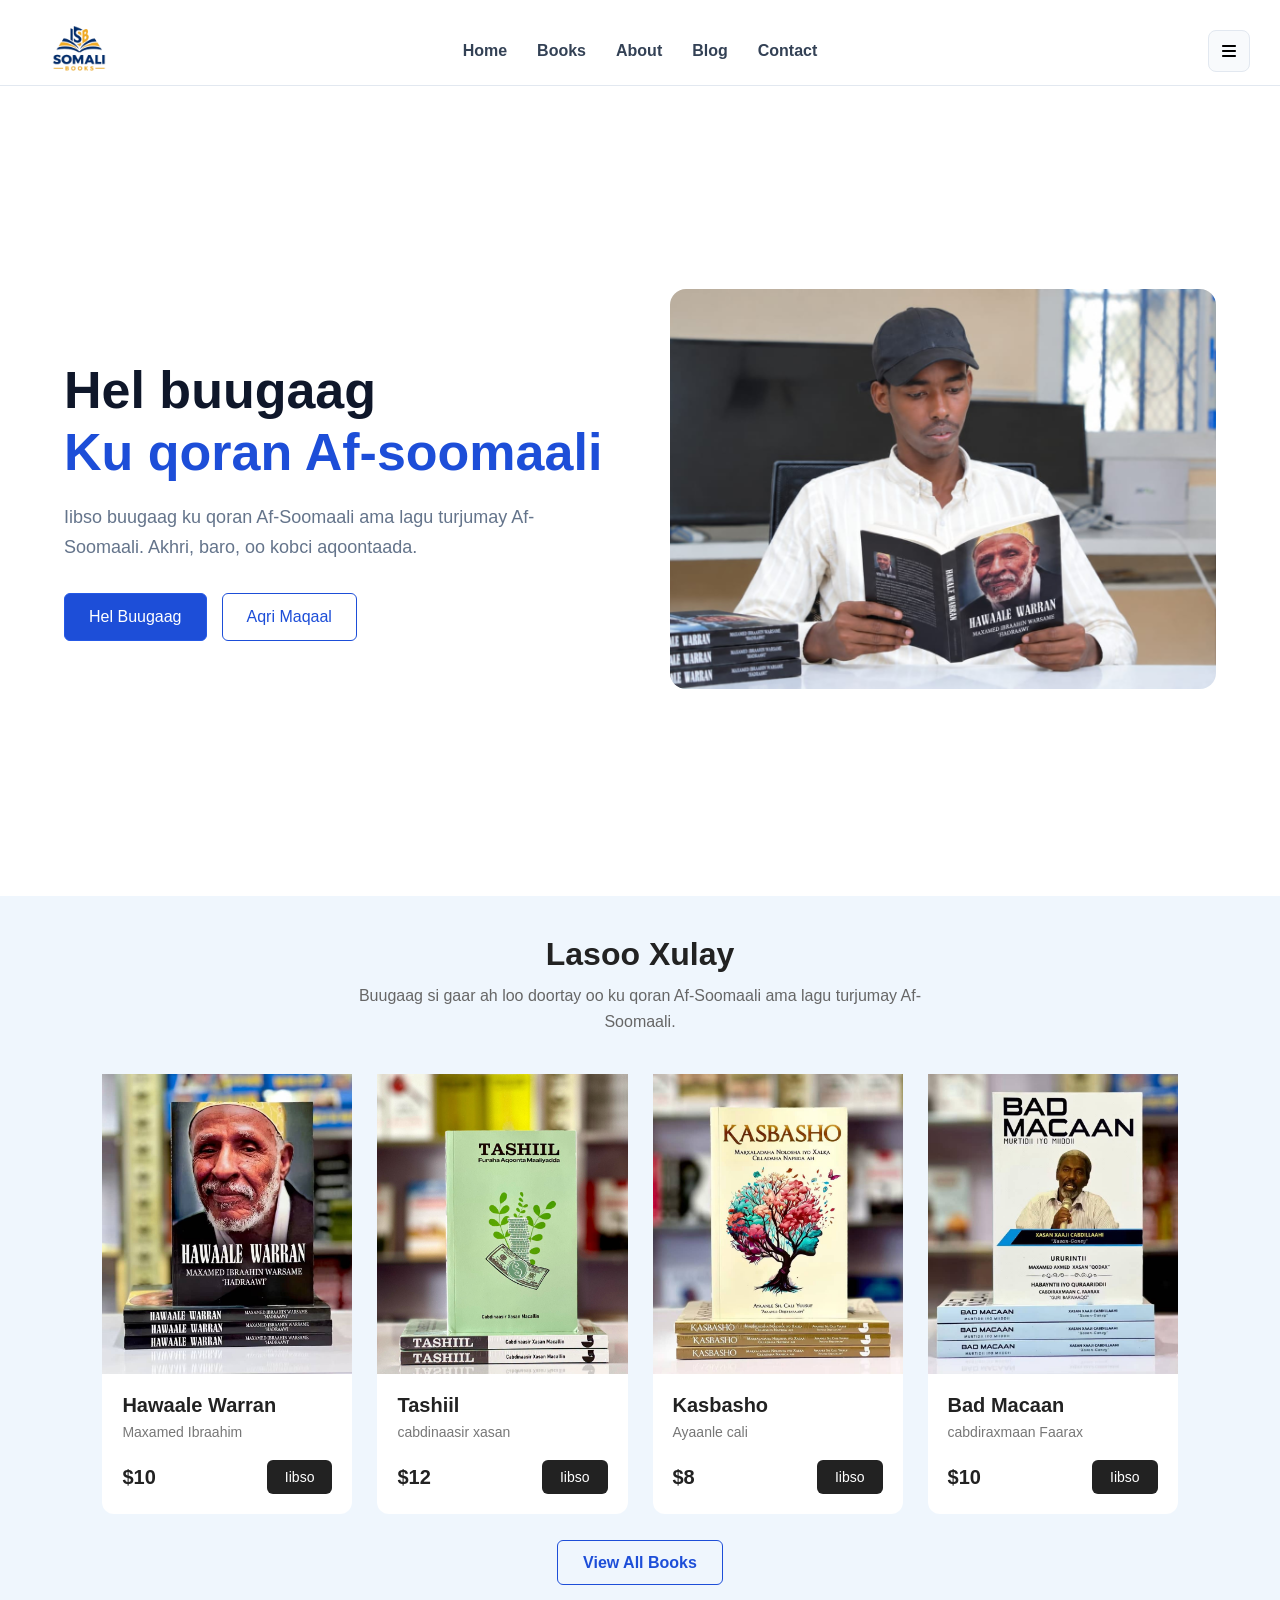
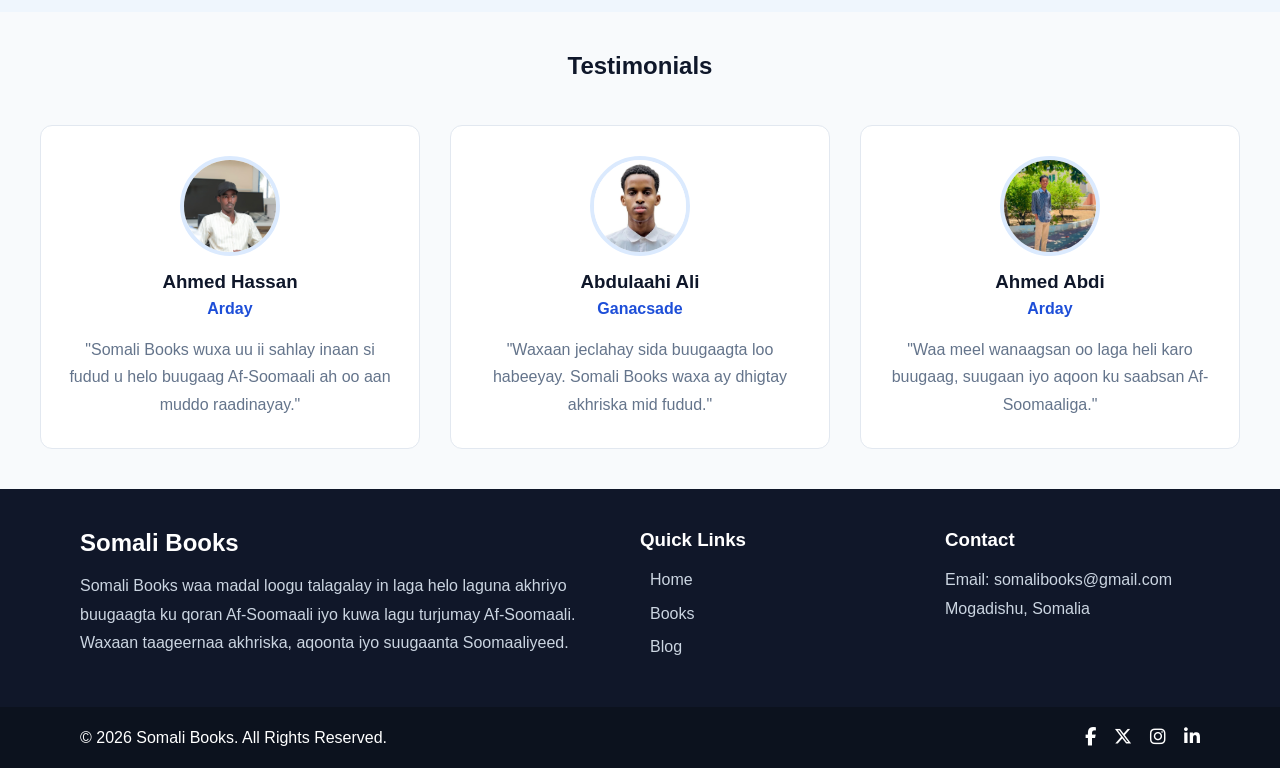
==== index.html @ 1bd39318 "done" ====
<!DOCTYPE html>
<html lang="so">
<head>
    <meta charset="UTF-8">
    <meta name="viewport" content="width=device-width, initial-scale=1.0">
    <title>Somali Books | Buugaagta Af-Soomaaliga</title>
    <link rel="stylesheet" href="./Styles/styles.css">
    <link rel="stylesheet" href="https://cdnjs.cloudflare.com/ajax/libs/font-awesome/6.7.2/css/all.min.css">
</head>
<body>
    <header class="header">
        <nav class="navbar">
            <div class="nav-logo">
                <a href="./index.html">
                    <img 
                        src="./uploads/logo-removebg-preview.png" 
                        alt="Somali Books Logo"
                    >
                </a>
            </div>
            <ul class="nav-links">
                <li><a href="./index.html">Home</a></li>
                <li><a href="./Pages/books.html">Books</a></li>
                <li><a href="./Pages/about.html">About</a></li>
                <li><a href="./Pages/blog.html">Blog</a></li>
                <li><a href="./Pages/contact.html">Contact</a></li>
            </ul>
            <div class="nav-actions">
                <button class="menu-btn">
                    <img 
                        src="./uploads/bars-solid-full.svg" 
                        alt="Menu"
                    >
                </button>
            </div>
        </nav>
    </header>

    <section class="hero">
            <div class="hero-content">
                <h1>Hel buugaag<span>Ku qoran Af-soomaali</span></h1>
                <p>Iibso buugaag ku qoran Af-Soomaali ama lagu turjumay Af-Soomaali. Akhri, baro, oo kobci aqoontaada.</p>
                <div class="hero-buttons">
                    <a href="#featured-books" class="primary-btn">Hel Buugaag</a>
                    <a href="./Pages/blog.html" class="secondary-btn">Aqri Maqaal</a>
                </div>
            </div>
            <div class="hero-image">
                <img
                    src="./uploads/me.jpeg"
                    alt="Books written in Somali"
                >
            </div>
    </section>

    <section class="featured-books" id="featured-books">
        <div class="section-header">
            <h2>Lasoo Xulay</h2>
            <p>
                Buugaag si gaar ah loo doortay oo ku qoran
                Af-Soomaali ama lagu turjumay Af-Soomaali.
            </p>
        </div>
        <div class="books-grid">
            <div class="book-card">
                <img src="./uploads/Hawaale warran.jpeg" alt="Hawaale Warran">
                <div class="book-content">
                    <h3>Hawaale Warran</h3>
                    <p class="author">Maxamed Ibraahim</p>
                    <div class="book-bottom">
                        <span class="price">$10</span>
                        <a class="buy-btn">Iibso</a>
                    </div>
                </div>
            </div>
            <div class="book-card">
                <img src="./uploads/Tashiil.jpeg" alt="Taariikhda Soomaaliya">
                <div class="book-content">
                    <h3>Tashiil</h3>
                    <p class="author">cabdinaasir xasan</p>
                    <div class="book-bottom">
                        <span class="price">$12</span>
                        <a class="buy-btn">Iibso</a>
                    </div>
                </div>
            </div>
            <div class="book-card">
                <img src="./uploads/Kasbasho.jpeg" alt="Af-Soomaaliga">
                <div class="book-content">
                    <h3>Kasbasho</h3>
                    <p class="author">Ayaanle cali</p>
                    <div class="book-bottom">
                        <span class="price">$8</span>
                        <a class="buy-btn">Iibso</a>
                    </div>
                </div>
            </div>
            <div class="book-card">
                <img src="./uploads/tri.jpeg" alt="Af-Soomaaliga">
                <div class="book-content">
                    <h3>Bad Macaan</h3>
                    <p class="author">cabdiraxmaan Faarax</p>
                    <div class="book-bottom">
                        <span class="price">$10</span>
                        <a class="buy-btn">Iibso</a>
                    </div>
                </div>
            </div>
        </div>
        <div class="view-all">
            <a href="./Pages/books.html">View All Books</a>
        </div>
    </section>


    <section class="testimonials">
        <div class="testimonial-heading">
            <h2>Testimonials</h2>
        </div>
        <div class="testimonial-container">
            <div class="profile-card">
                <div class="profile-image">
                    <img src="./uploads/0ce45b81-3104-428d-b575-e5e85bf10665.jfif" alt="Ahmed Hassan">
                </div>
                <h3>Ahmed Hassan</h3>
                <p class="reader-role">Arday</p>
                <blockquote>
                    "Somali Books wuxa uu ii sahlay inaan si fudud u helo
                    buugaag Af-Soomaali ah oo aan muddo raadinayay."
                </blockquote>
            </div>
            <div class="profile-card">
                <div class="profile-image">
                    <img src="./uploads/850d14e6-dca9-48c5-b2d4-e7f60ccbe108.jfif" alt="Abdulaahi Ali">
                </div>
                <h3>Abdulaahi Ali</h3>
                <p class="reader-role">Ganacsade</p>
                <blockquote>
                    "Waxaan jeclahay sida buugaagta loo habeeyay.
                    Somali Books waxa ay dhigtay akhriska mid fudud."
                </blockquote>
            </div>
            <div class="profile-card">
                <div class="profile-image">
                    <img src="./uploads/WhatsApp Image 2026-09-09 at 08.03.20.jpeg" alt="Ahmed Abdi">
                </div>
                <h3>Ahmed Abdi</h3>
                <p class="reader-role">Arday</p>
                <blockquote>
                    "Waa meel wanaagsan oo laga heli karo buugaag,
                    suugaan iyo aqoon ku saabsan Af-Soomaaliga."
                </blockquote>
            </div>
        </div>
    </section>

    <footer>
    <section class="footer">
            <div class="description">
                <h2>Somali Books</h2>
                <p>
                    Somali Books waa madal loogu talagalay in laga
                    helo laguna akhriyo buugaagta ku qoran Af-Soomaali
                    iyo kuwa lagu turjumay Af-Soomaali. Waxaan taageernaa
                    akhriska, aqoonta iyo suugaanta Soomaaliyeed.
                </p>
            </div>
            <div class="quick-links">
                <h3>Quick Links</h3>
                <ul>
                    <li><a href="./index.html">Home</a></li>
                    <li><a href="./Pages/books.html">Books</a></li>
                    <li><a href="./Pages/blog.html">Blog</a></li>
                </ul>
            </div>
            <div class="footer-contact">
                <h3>Contact</h3>
                <p>Email: somalibooks@gmail.com</p>
                <p>Mogadishu, Somalia</p>
            </div>
        </section>

        <div class="footer-bottom">
            <p>© 2026 Somali Books. All Rights Reserved.</p>
            <div class="social-icons">
                <a href="https://www.facebook.com/share/14qLjzrGoaF/"><i class="fa-brands fa-facebook-f"></i> </a>
                <a href="https://x.com/AxmedXasan73296"><i class="fa-brands fa-x-twitter"></i></a>
                <a href="https://www.instagram.com/ahmedhassan.ali.33886?stkn=MXI5eDBrMzh6ZTVkNg=="><i class="fa-brands fa-instagram"></i></a>
                <a href="https://www.linkedin.com/in/axmed-xasan-296719392?utm_source=share_via&utm_content=profile&utm_medium=member_android"><i class="fa-brands fa-linkedin-in"></i></a>
            </div>
        </div>
    </footer>

</body>
</html>
---- Styles/styles.css ----
* {
    margin: 0;
    padding: 0;
    box-sizing: border-box;
}

body {
    font-family: Arial, sans-serif;
    color: rgb(15, 23, 42);
    background-color: white;
}

a {
    text-decoration: none;
}

.header {
    background-color: white;
    border-bottom: 1px solid rgb(226, 232, 240);
    position: sticky;
    top: 0;
    z-index: 1000;
}

.navbar {
    width: 100%;
    height: 85px;
    padding: 0 30px;
    display: grid;
    grid-template-columns: 1fr 1fr 1fr;
    align-items: center;
}

.nav-logo {
    display: flex;
    align-items: center;
    justify-content: flex-start;
}

.nav-logo img {
    width: 24%;
}


.nav-links {
    display: flex;
    align-items: center;
    justify-content: center;
    gap: 30px;
    list-style: none;
}

.nav-links a {
    color: rgb(51, 65, 85);
    font-size: 16px;
    font-weight: 700;;
}

.nav-links a:hover { 
    color: rgb(29, 78, 216);
}

.nav-actions {
    display: flex;
    align-items: center;
    justify-content: flex-end;
}

.menu-btn {
    width: 42px;
    height: 42px;
    display: flex;
    align-items: center;
    justify-content: center;
    background-color: rgb(248, 250, 252);
    border: 1px solid rgb(226, 232, 240);
    border-radius: 8px;
    cursor: pointer;
}

.menu-btn img {
    width: 20px;
    height: 20px;
}

.menu-btn:hover {
    background-color: rgb(29, 78, 216);
}

.hero {
    width: 90vw;
    height: 90vh;
    margin: auto;
    display: flex;
    align-items: center;
    gap: 60px;
}

.hero-content,
.hero-image {
    width: 50%;
}

.hero-label,
.about-label,
.section-header span,
.testimonial-heading span {
    color: rgb(29, 78, 216);
    font-size: 14px;
    font-weight: bold;
    letter-spacing: 2px;
}

.hero h1 {
    margin: 18px 0;
    font-size: 52px;
    line-height: 1.2;
}

.hero h1 span {
    display: block;
    color: rgb(29, 78, 216);
}

.hero p {
    margin-bottom: 30px;
    color: rgb(100, 116, 139);
    font-size: 18px;
    line-height: 1.7;
}

.hero-buttons {
    display: flex;
    gap: 15px;
}

.primary-btn,
.secondary-btn,
.about-btn {
    padding: 14px 24px;
}

.secondary-btn {
    border: 1px solid rgb(29, 78, 216);
    color: rgb(29, 78, 216);
    border-radius: 6px;
}

.primary-btn {
    border: 1px solid rgb(37, 89, 230);
    background-color: rgb(29, 78, 216);
    border-radius: 6px;
    color: white;
}

.primary-btn:hover {
    background-color: rgb(30, 64, 175);
}

.secondary-btn:hover {
    color: black;
    background-color: whitesmoke;
}
.hero-image img {
    width: 100%;
    height: 400px;
    object-fit: cover;
    border-radius: 16px;
}

.featured-books {
    padding: 40px 8%;
    background-color: rgb(239, 246, 253);
}

.section-header {
    text-align: center;
    margin-bottom: 40px;
}

.section-header h2 {
    margin-bottom: 10px;
    font-size: 32px;
    color: rgb(34, 34, 34);
}

.section-header p {
    max-width: 600px;
    margin: auto;
    color: rgb(102, 102, 102);
    line-height: 1.6;
}

.books-grid {
    display: grid;
    grid-template-columns: repeat(4, 1fr);
    gap: 25px;
}

.book-card {
    background-color: white;
    border-radius: 12px;
}

.book-card img {
    display: block;
    width: 100%;
    height: 300px;
    object-fit: cover;
}

.book-content {
    padding: 20px;
}

.book-content h3 {
    margin-bottom: 7px;
    font-size: 20px;
    color: rgb(34, 34, 34);
}

.author {
    margin-bottom: 20px;
    color: rgb(119, 119, 119);
    font-size: 14px;
}

.book-bottom {
    display: flex;
    align-items: center;
    justify-content: space-between;
}

.price {
    font-size: 20px;
    font-weight: bold;
    color: rgb(34, 34, 34);
}

.buy-btn {
    padding: 9px 18px;
    background-color: #222;
    color: white;
    border-radius: 6px;
    font-size: 14px;
}

.buy-btn:hover {
    background-color: #444;
}

.view-all {
    margin-top: 40px;
    text-align: center;
}

.view-all a {
    padding: 13px 25px;
    border: 1px solid rgb(29, 78, 216);
    border-radius: 6px;
    color: rgb(29, 78, 216);
    font-weight: bold;
}

.view-all a:hover {
    background-color: rgb(29, 78, 216);
    color: white;
}

.testimonials {
    padding: 40px 30px;
    background-color: rgb(248, 250, 252);
    text-align: center;
}

.testimonial-heading {
    max-width: 650px;
    margin: auto;
}

.testimonial-container {
    max-width: 1200px;
    margin: 45px auto 0;
    display: grid;
    grid-template-columns: repeat(3, 1fr);
    gap: 30px;
}

.profile-card {
    padding: 30px 25px;
    background-color: white;
    border: 1px solid rgb(226, 232, 240);
    border-radius: 12px;
}

.profile-image {
    width: 100px;
    height: 100px;
    margin: auto;
}

.profile-image img {
    width: 100%;
    height: 100%;
    object-fit: cover;
    border: 4px solid rgb(219, 234, 254);
    border-radius: 50%;
}

.profile-card h3 {
    margin: 15px 0 7px;
}

.reader-role {
    margin-bottom: 18px;
    color: rgb(29, 78, 216);
    font-weight: bold;
}

.profile-card blockquote {
    color: rgb(100, 116, 139);
    line-height: 1.7;
}

.footer {
    padding: 40px 80px;
    display: grid;
    grid-template-columns: 2fr 1fr 1fr;
    gap: 50px;
    background-color: rgb(16, 23, 41);
    color: white;
}

.description {
    max-width: 550px;
}

.description h2 {
    margin-bottom: 15px;
}

.description p,
.footer-contact p,
.quick-links a {
    color: rgb(203, 213, 225);
    line-height: 1.8;
}

.quick-links h3,
.footer-contact h3 {
    margin-bottom: 15px;
}

.quick-links ul {
    list-style: none;
    padding-left: 10px;
}

.quick-links li {
    margin-bottom: 5px;
    
}

.quick-links a:hover {
    color: rgb(59, 130, 246);
}

.footer-bottom {
    padding: 20px 80px;
    display: flex;
    align-items: center;
    justify-content: space-between;
    background-color: rgb(12, 18, 30);
    color: white;
}

.social-icons {
    display: flex;
    gap: 18px;
}

.social-icons a {
    color: white;
    font-size: 18px;
}

.social-icons a:hover {
    color: rgb(59, 130, 246);
}


@media (max-width: 900px) {
    .hero {
        height: auto;
        padding: 80px 0;
        gap: 40px;
    }
    .hero h1 {
        font-size: 42px;
    }
    .books-grid,
    .testimonial-container {
        grid-template-columns: repeat(2, 1fr);
    }
    .footer {
        grid-template-columns: 1fr 1fr;
        padding: 50px 30px;
    }
}


@media (max-width: 768px) {
    .navbar {
        height: 70px;
        padding: 0 20px;
        grid-template-columns: 1fr 1fr;
    }
    .nav-links {
        display: none;
    }
    .nav-logo {
        justify-content: flex-start;
    }
    .nav-logo img {
        width: 125px;
        height: 50px;
    }
    .nav-actions {
        justify-content: flex-end;
    }
    .menu-btn {
        width: 40px;
        height: 40px;
    }
    .hero {
        width: 100%;
        padding: 60px 20px;
        flex-direction: column;
        text-align: center;
    }
    .hero-content,
    .hero-image {
        width: 100%;
    }
    .hero h1 {
        font-size: 34px;
    }
    .hero-buttons {
        justify-content: center;
    }
    .hero-image img {
        height: 300px;
    }
    .featured-books {
        padding: 50px 20px;
    }
    .books-grid,
    .testimonial-container {
        grid-template-columns: 1fr;
    }
    .section-header h2,
    .testimonial-heading h2 {
        font-size: 30px;
    }
    .footer {
        grid-template-columns: 1fr;
        padding: 50px 25px;
    }
    .footer-bottom {
        padding: 20px;
        flex-direction: column;
        gap: 15px;
        text-align: center;
    }
}

@media (max-width: 480px) {
    .hero h1 {
        font-size: 30px;
    }
    .hero p {
        font-size: 16px;
    }
    .hero-buttons {
        flex-direction: column;
    }
    .primary-btn,
    .secondary-btn,
    .about-btn {
        width: 100%;
        text-align: center;
    }
    .book-card img {
        height: 280px;
    }
    .section-header h2,
    .testimonial-heading h2 {
        font-size: 26px;
    }
}
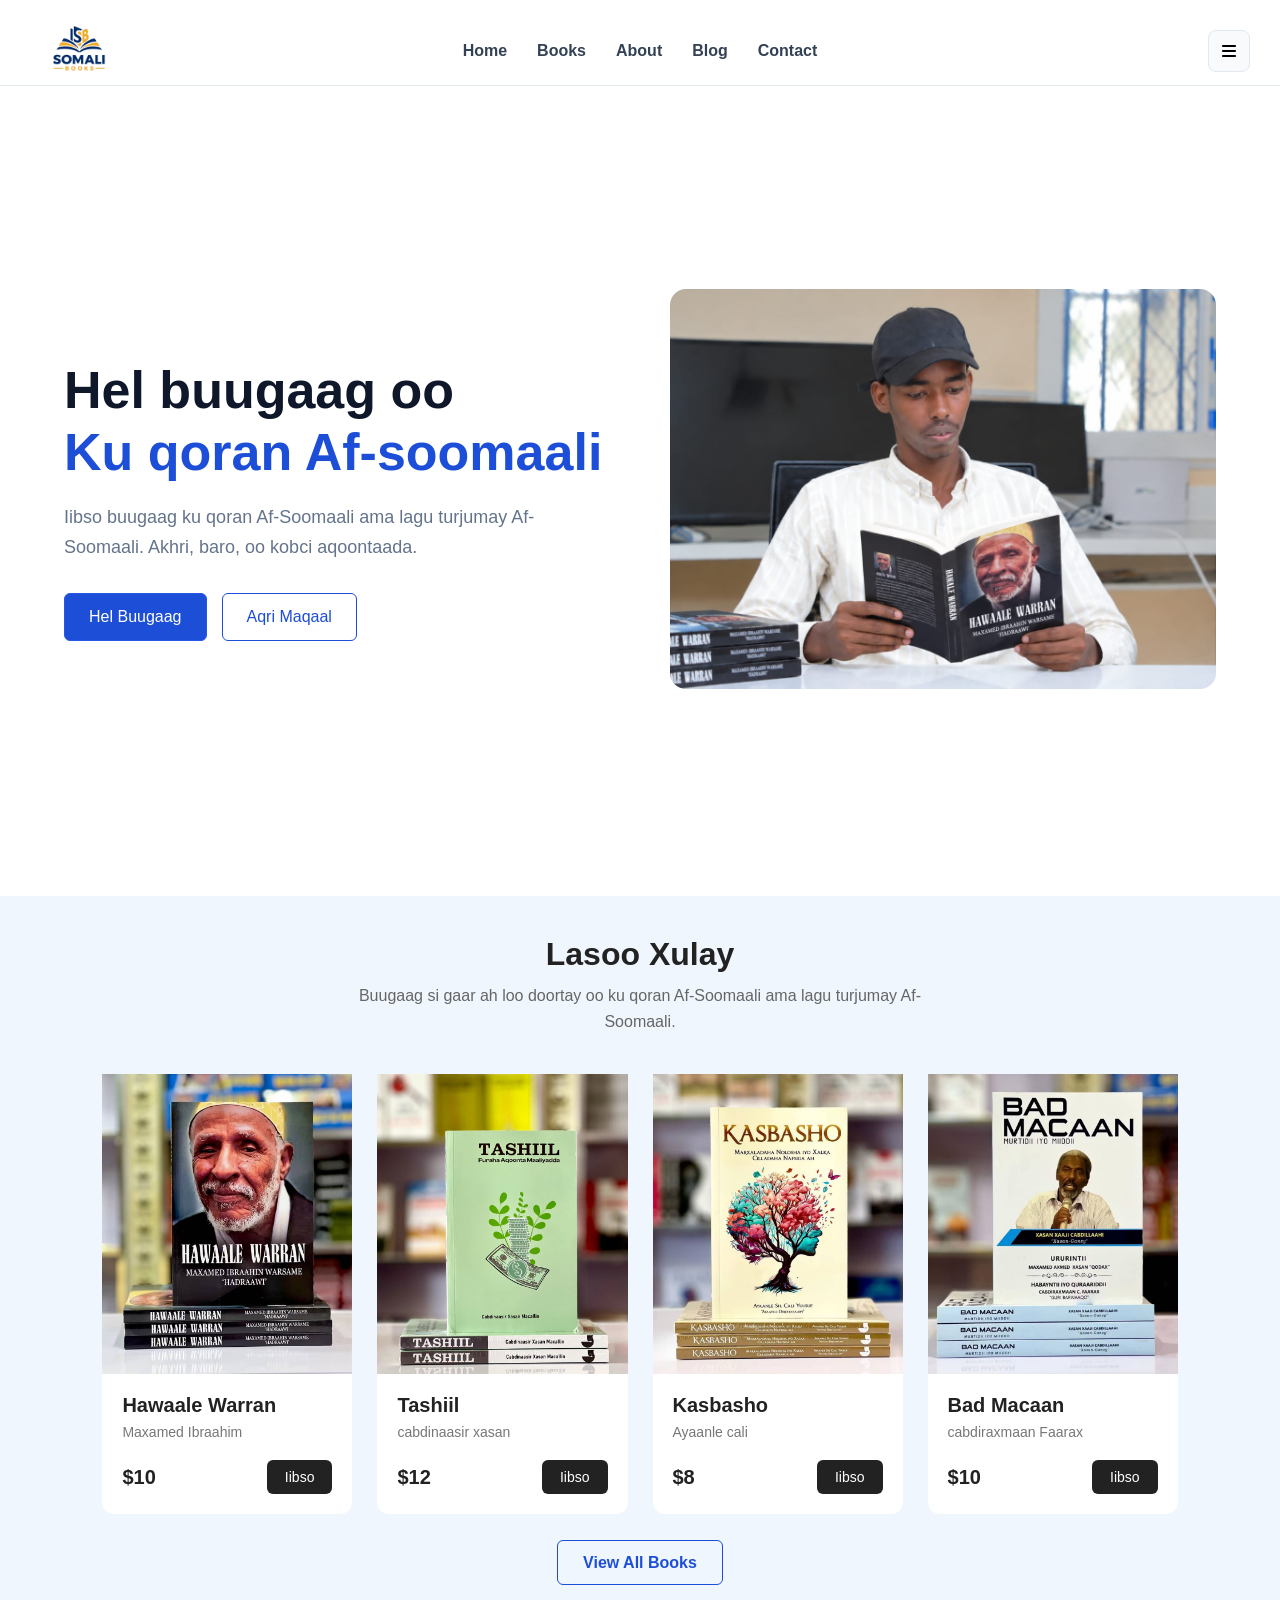
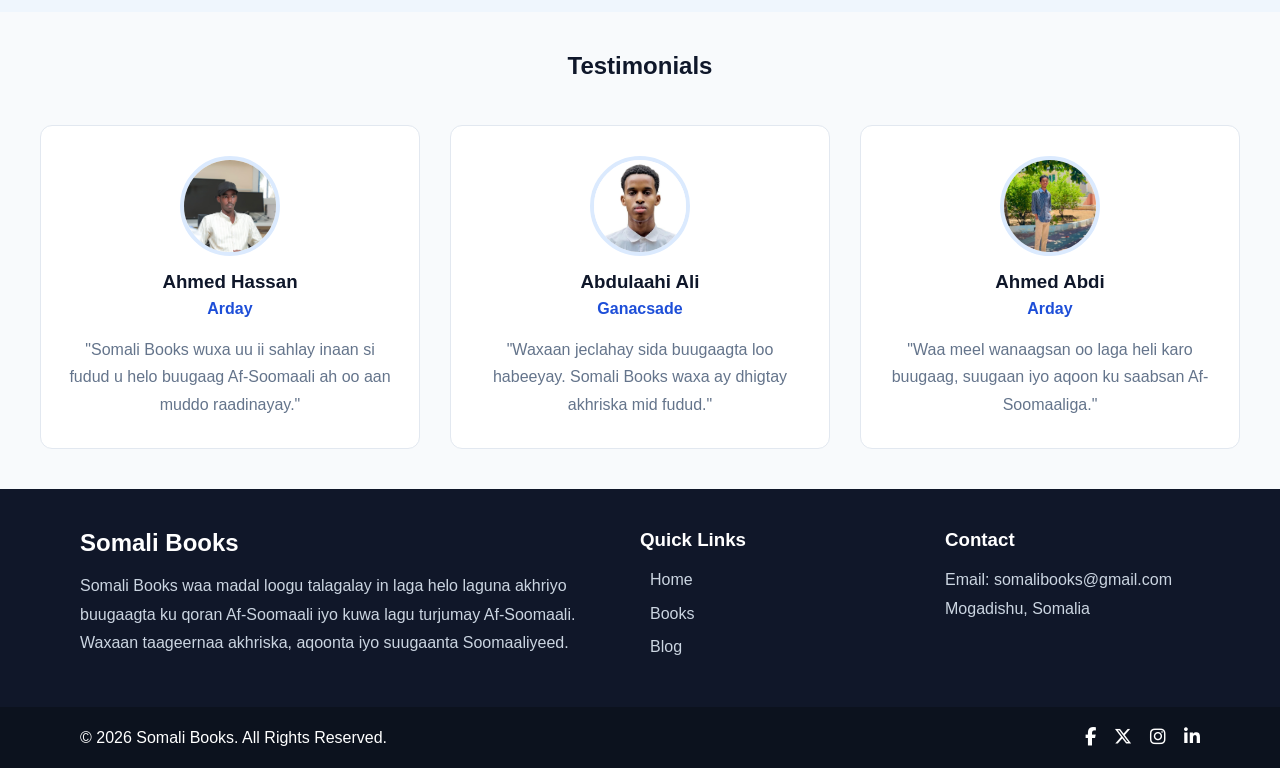
==== commit 60daa91b: "done" ====
--- a/index.html
+++ b/index.html
@@ -38,7 +38,7 @@
 
     <section class="hero">
             <div class="hero-content">
-                <h1>Hel buugaag<span>Ku qoran Af-soomaali</span></h1>
+                <h1>Hel buugaag oo <span>Ku qoran Af-soomaali</span></h1>
                 <p>Iibso buugaag ku qoran Af-Soomaali ama lagu turjumay Af-Soomaali. Akhri, baro, oo kobci aqoontaada.</p>
                 <div class="hero-buttons">
                     <a href="#featured-books" class="primary-btn">Hel Buugaag</a>
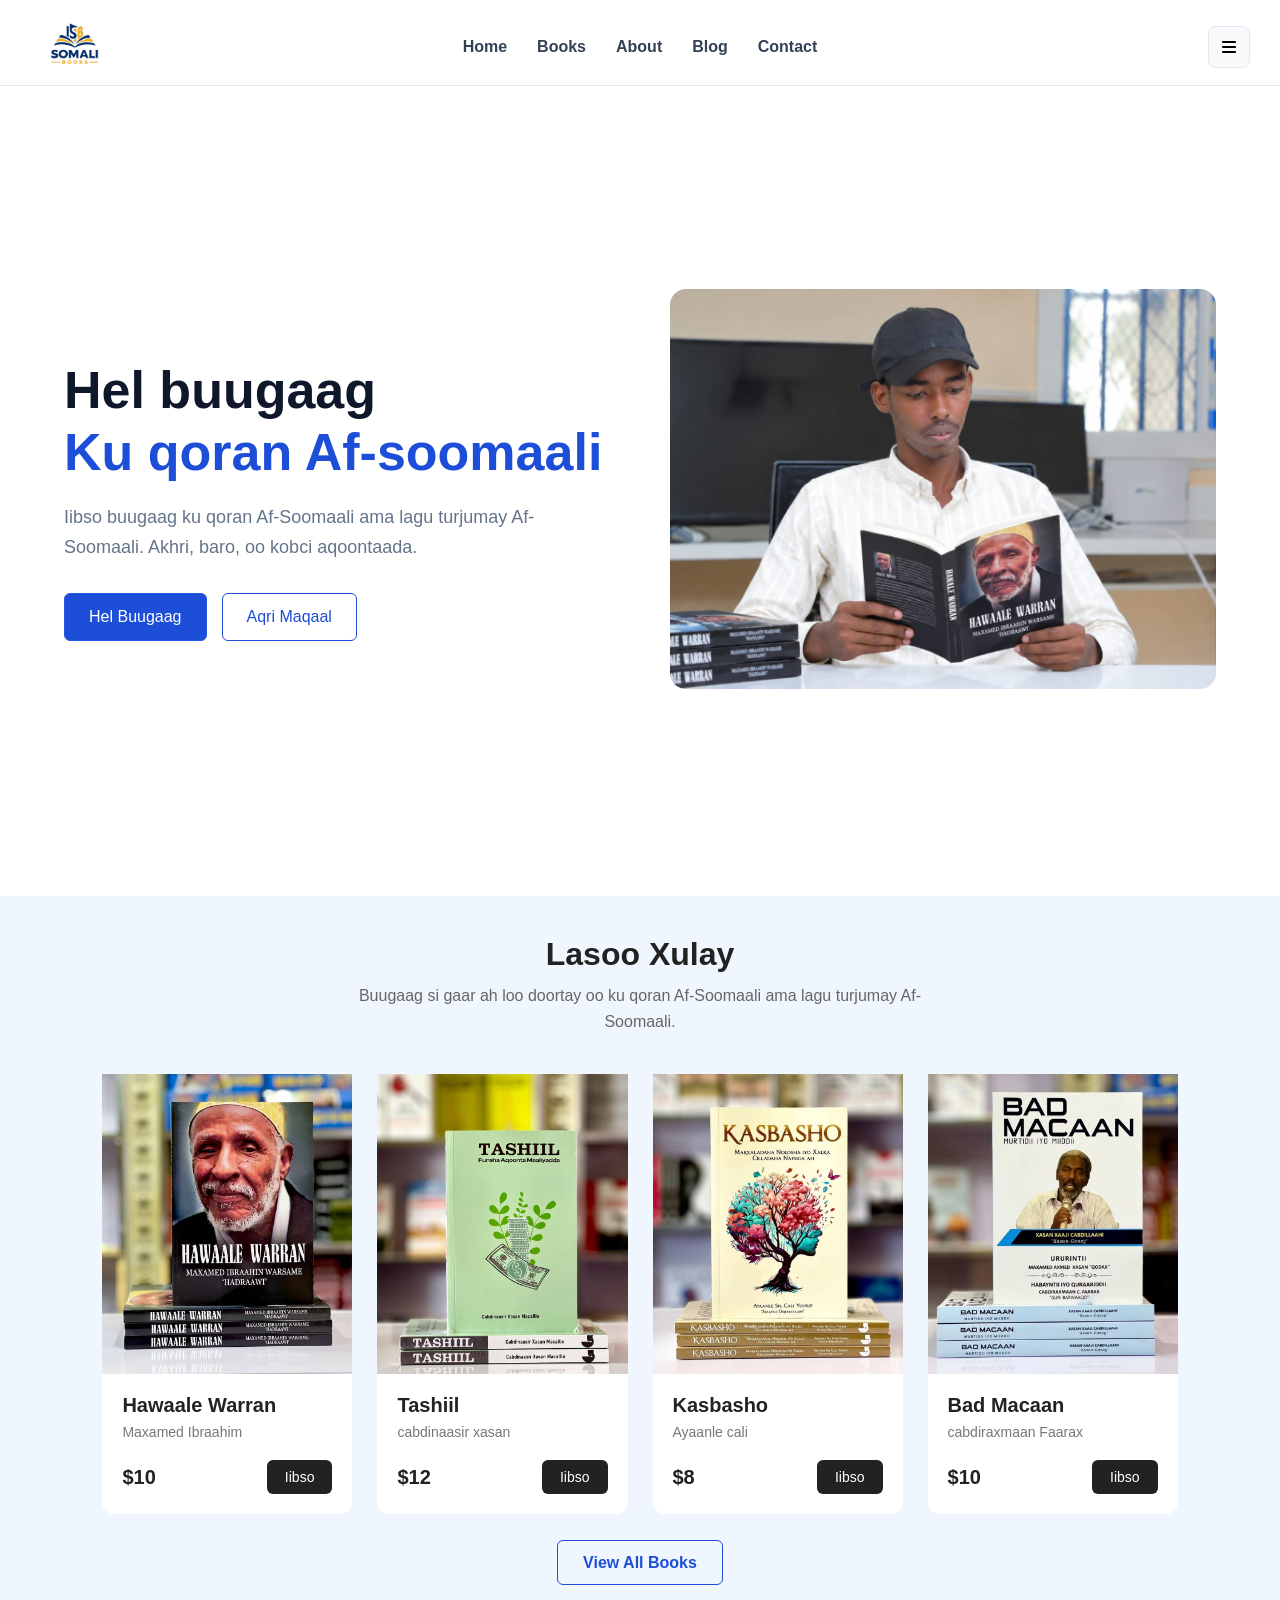
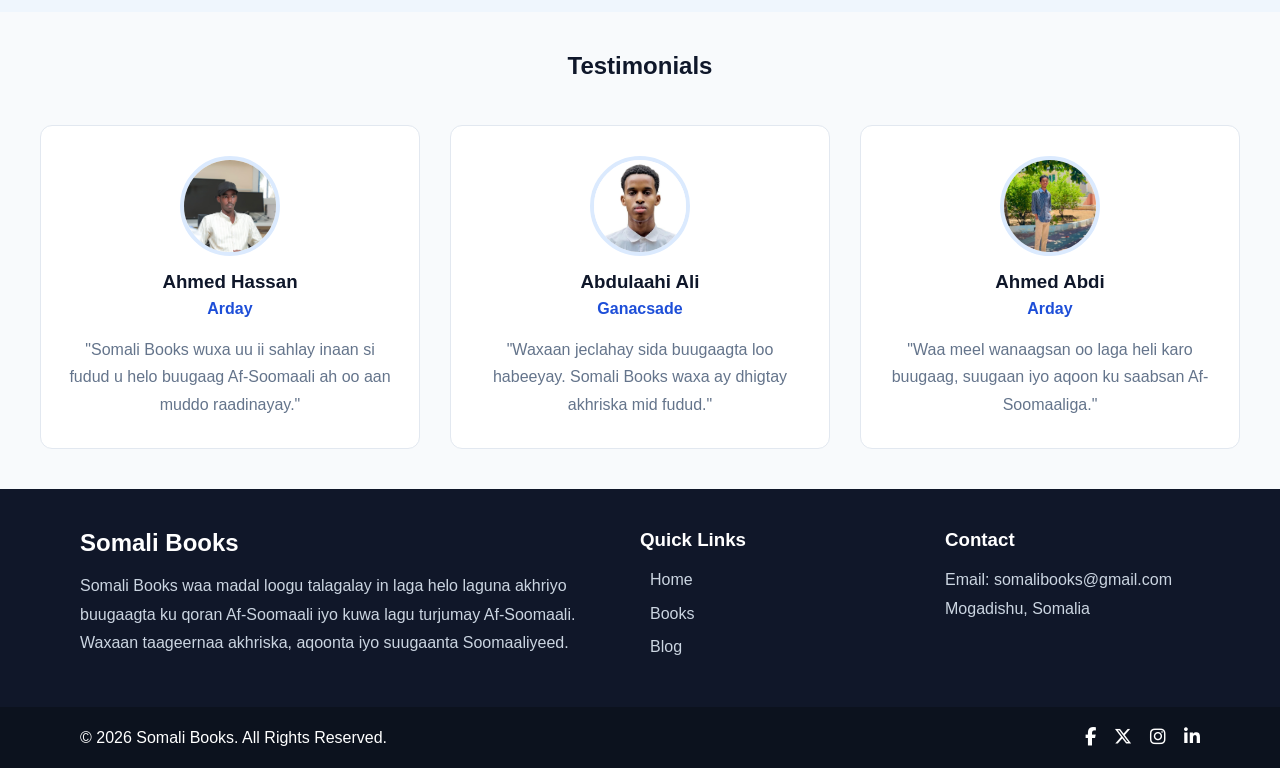
==== commit b5712f39: "done" ====
--- a/index.html
+++ b/index.html
@@ -38,7 +38,7 @@
 
     <section class="hero">
             <div class="hero-content">
-                <h1>Hel buugaag oo <span>Ku qoran Af-soomaali</span></h1>
+                <h1>Hel buugaag  <span>Ku qoran Af-soomaali</span></h1>
                 <p>Iibso buugaag ku qoran Af-Soomaali ama lagu turjumay Af-Soomaali. Akhri, baro, oo kobci aqoontaada.</p>
                 <div class="hero-buttons">
                     <a href="#featured-books" class="primary-btn">Hel Buugaag</a>
@@ -69,7 +69,7 @@
                     <p class="author">Maxamed Ibraahim</p>
                     <div class="book-bottom">
                         <span class="price">$10</span>
-                        <a class="buy-btn">Iibso</a>
+                        <a href="./Pages/purchase.html" class="buy-btn">Iibso</a>
                     </div>
                 </div>
             </div>
@@ -80,7 +80,7 @@
                     <p class="author">cabdinaasir xasan</p>
                     <div class="book-bottom">
                         <span class="price">$12</span>
-                        <a class="buy-btn">Iibso</a>
+                        <a href="./Pages/purchase.html" class="buy-btn">Iibso</a>
                     </div>
                 </div>
             </div>
@@ -91,7 +91,7 @@
                     <p class="author">Ayaanle cali</p>
                     <div class="book-bottom">
                         <span class="price">$8</span>
-                        <a class="buy-btn">Iibso</a>
+                        <a href="./Pages/purchase.html" class="buy-btn">Iibso</a>
                     </div>
                 </div>
             </div>
@@ -102,7 +102,7 @@
                     <p class="author">cabdiraxmaan Faarax</p>
                     <div class="book-bottom">
                         <span class="price">$10</span>
-                        <a class="buy-btn">Iibso</a>
+                        <a href="./Pages/purchase.html" class="buy-btn">Iibso</a>
                     </div>
                 </div>
             </div>
--- a/Styles/styles.css
+++ b/Styles/styles.css
@@ -38,7 +38,7 @@
 }
 
 .nav-logo img {
-    width: 24%;
+    width: 22%;
 }
 
 
